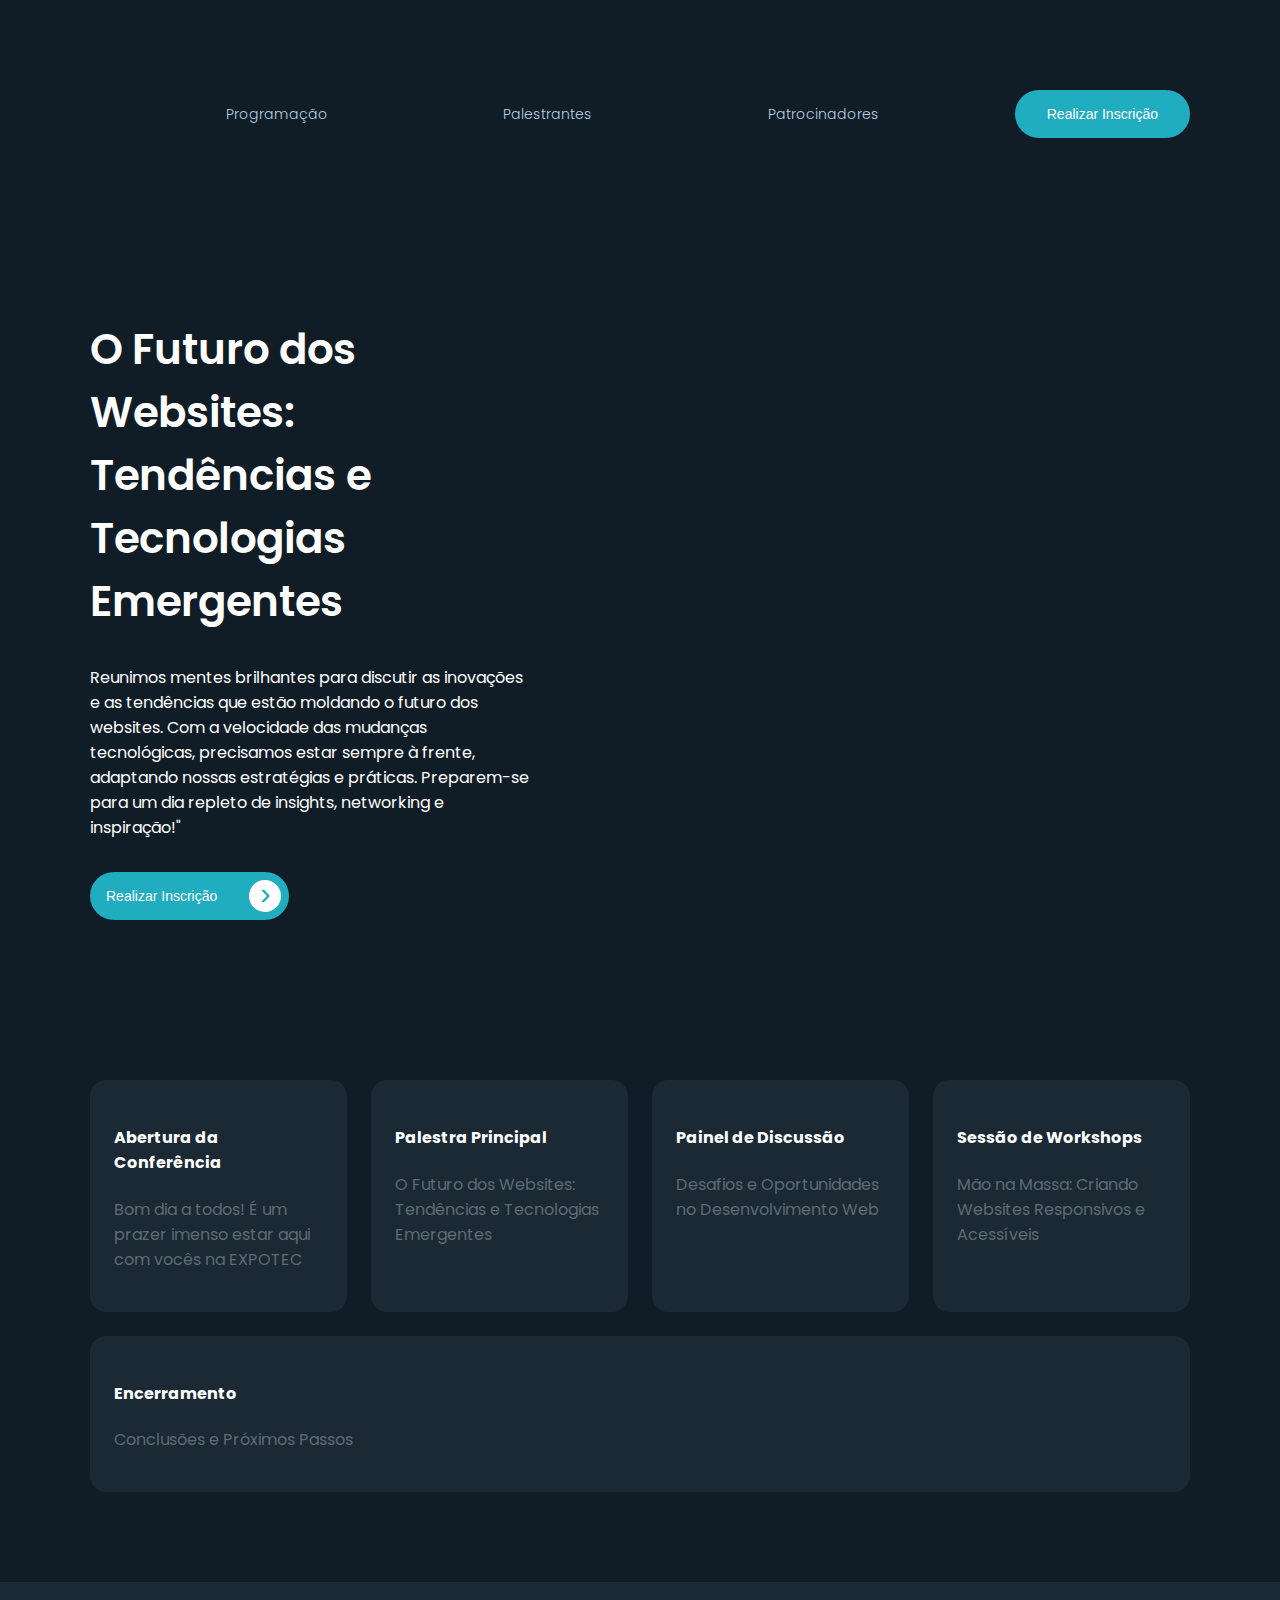
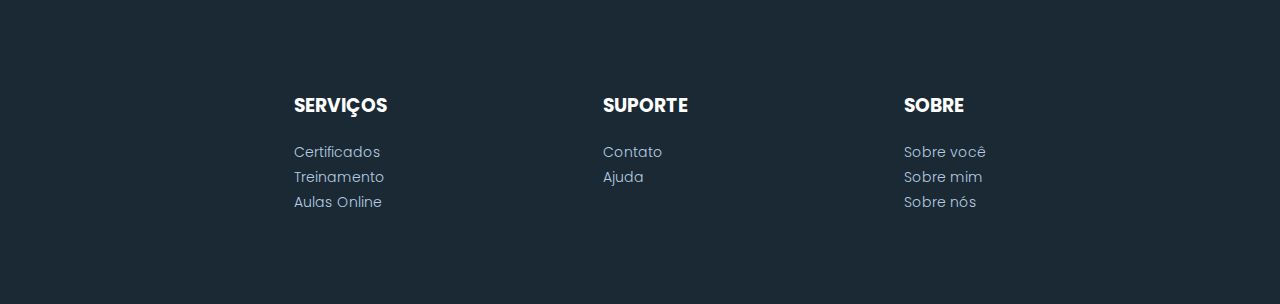
==== index.html @ e4fad90a "Adicionando páginas: home, patrocinadores e inscricao" ====
<!DOCTYPE html>
<html lang="pt-Br">
  <head>
    <meta charset="UTF-8" />
    <meta name="viewport" content="width=device-width, initial-scale=1.0" />
    <title>Document</title>
    <link rel="stylesheet" href="style.css" />
  </head>
  <body>
    <header>
      <div class="logo">
        <img />
      </div>

      <div class="links">
        <nav>
          <ul>
            <li>
              <div>
                <a href="inscricao.html">Programação</a>
              </div>
            </li>

            <li>
              <div>
                <a>Palestrantes</a>
              </div>
            </li>

            <li>
              <div>
                <a href="patrocinadores.html">Patrocinadores</a>
              </div>
            </li>
          </ul>
        </nav>
      </div>

      <div class="action">
        <button id="btn-inscricao">Realizar Inscrição</button>
      </div>
    </header>

    <main>
      <section id="content">
        <article id="content-left">
          <h1>O Futuro dos Websites: Tendências e Tecnologias Emergentes</h1>

          <p>
            Reunimos mentes brilhantes para discutir as inovações e as
            tendências que estão moldando o futuro dos websites. Com a
            velocidade das mudanças tecnológicas, precisamos estar sempre à
            frente, adaptando nossas estratégias e práticas. Preparem-se para um
            dia repleto de insights, networking e inspiração!"
          </p>

          <div class="flex" style="margin-top: 0px">
            <button id="btn-inscricao" class="icon-button">
              Realizar Inscrição <span class="icon">›</span>
            </button>
          </div>
        </article>

        <aside id="content-right">
          <figure>
            <img />
          </figure>
        </aside>
      </section>

      <section>
        <div class="cards-conteiner">
          <div class="card">
            <h4>Abertura da Conferência</h4>

            <p>
              Bom dia a todos! É um prazer imenso estar aqui com vocês na
              EXPOTEC
            </p>
          </div>
          <div class="card">
            <h4>Palestra Principal</h4>

            <p>O Futuro dos Websites: Tendências e Tecnologias Emergentes</p>
          </div>

          <div class="card">
            <h4>Painel de Discussão</h4>

            <p>Desafios e Oportunidades no Desenvolvimento Web</p>
          </div>

          <div class="card">
            <h4>Sessão de Workshops</h4>

            <p>Mão na Massa: Criando Websites Responsivos e Acessíveis</p>
          </div>

          <div class="card">
            <h4>Encerramento</h4>

            <p>Conclusões e Próximos Passos</p>
          </div>
        </div>
      </section>
    </main>

    <footer>
      <section>
        <h3>serviços</h3>
        <nav>
          <ul>
            <li>
              <a href="">Certificados</a>
            </li>

            <li>
              <a href="">Treinamento</a>
            </li>

            <li>
              <a href="">Aulas Online</a>
            </li>
          </ul>
        </nav>
      </section>

      <section>
        <h3>Suporte</h3>
        <nav>
          <ul>
            <li>
              <a href="">Contato</a>
            </li>

            <li>
              <a href="">Ajuda</a>
            </li>
          </ul>
        </nav>
      </section>

      <section>
        <h3>Sobre</h3>
        <nav>
          <ul>
            <li>
              <a href="">Sobre você</a>
            </li>

            <li>
              <a href="">Sobre mim</a>
            </li>

            <li>
              <a href="">Sobre nós</a>
            </li>
          </ul>
        </nav>
      </section>
    </footer>

    <script>
      function redirecionaInscricao() {
        location.href = '/inscricao.html';
      }

      const buttons = document.querySelectorAll('#btn-inscricao');

      for (const btn of buttons) {
        btn.addEventListener('click', redirecionaInscricao);
      }
    </script>
  </body>
</html>
---- style.css ----
@import url('https://fonts.googleapis.com/css2?family=Poppins:ital,wght@0,100;0,200;0,300;0,400;0,500;0,600;0,700;0,800;0,900;1,100;1,200;1,300;1,400;1,500;1,600;1,700;1,800;1,900&display=swap');

:root {
  font-family: 'Poppins', sans-serif;
  --color-accent: #21adc0;
  --color-bg: #101d27;
  --color-text: #fff;
  --color-primary: #1a2934;
  --color-text-secundary: #ffffff4f;
  --padding-large: 90px;
}

body {
  margin: 0;
  background-color: var(--color-bg);
  color: var(--color-text);
  display: flex;
  flex-direction: column;
  height: 100vh;
  width: 100vw;
}

button,
a {
  cursor: pointer;
}

button {
  display: flex;
  border: 0;
  border-radius: 64px;
  padding: 12px 32px;
  font-size: 14px;
  line-height: 24px;
  background-color: var(--color-accent);
  color: #fff;
  gap: 32px;
}

.icon {
  font-size: 24px;
  display: block;
  width: 24px;
  height: 24px;
  line-height: 24px;
  text-align: center;
}

button.icon-button {
  padding: 8px 8px 8px 16px;
  align-items: center;
}

button > .icon {
  background-color: #fff;
  color: var(--color-accent);
  border-radius: 32px;
  width: 32px;
  height: 32px;
  font-size: 32px;
  line-height: 27px;
}

.flex {
  display: flex;
  align-items: center;
  gap: 32px;
  max-width: 100%;
}

.link {
  color: var(--color-accent);
}

header {
  padding: var(--padding-large);
  display: flex;
  flex-wrap: wrap;
}

header > .links {
  flex: 1;
}

header > .links > nav > ul {
  display: flex;
  justify-content: space-evenly;
  gap: 8px;
  flex-wrap: wrap;
}

header > .links > nav > ul > li {
  font-size: 14px;
  display: flex;
  align-content: center;
}

header > .links > nav > ul > li > div {
  display: flex;
  align-content: center;
  gap: 4px;
  padding: 12px 32px;
  line-height: 24px;
}

header > .links > nav > ul > li > div > span.icon {
  transform: rotate(90deg);
}

.header-paginas {
  display: flex;
  justify-content: center;
}

h1 {
  font-size: 42px;
  font-weight: 600;
}

main {
  padding: var(--padding-large);
  display: flex;
  flex-direction: column;
  gap: 160px;
  flex: 1;
}

section {
  max-width: 100%;
}

aside {
  width: 800px;
  right: 0;
}

#content {
  display: flex;
}

#content-left {
  flex: 1;
  display: flex;
  flex-direction: column;
  gap: 32px;
}

#content-left > * {
  margin: 0;
}

#content-right {
  width: 60%;
}

.cards-conteiner {
  display: flex;
  gap: 24px;
  flex-wrap: wrap;
}

.card {
  padding: 24px;
  background-color: var(--color-primary);
  border-radius: 16px;
  min-width: 200px;
  flex: 1;
}

.card > p {
  color: var(--color-text-secundary);
}

@media (width <= 768px) {
  :root {
    --padding-large: 64px;
  }

  aside {
    display: none;
  }

  main {
    gap: 80px;
  }
}

footer {
  display: flex;
  padding: var(--padding-large);
  gap: 12px;
  justify-content: space-evenly;
  background-color: var(--color-primary);
  flex-wrap: wrap;
}

h3 {
  text-transform: uppercase;
}

ul {
  padding: 0;
  margin: 0;
}

li {
  display: block;
}

li a {
  text-decoration: none;
  color: #b6cde1;
  font-size: 14px;
  font-weight: 300;
}

#tamanho-tela {
  flex-direction: row;
  flex-wrap: wrap;
  max-width: 100%;
}

form {
  margin-top: 0.83em;
  width: 100%;
  display: flex;
  flex-direction: column;
  gap: 24px;
}

.text-field {
  display: flex;
  flex-direction: column;
}

.text-field input {
  background-color: transparent;
  border: none;
  padding: 10px 12px;
  border-bottom: 2px solid #fff;
  color: var(--color-text);
  font-size: 16px;
  outline: none;
}

form button {
  width: 100%;
  text-align: center;
  justify-content: center;
}

.columns {
  display: flex;
  flex-wrap: wrap;
  gap: 128px;
  max-width: 1440px;
  margin: 0 auto;
}

.form-columns {
  display: flex;
  flex-wrap: wrap;
  gap: 24px;
}

.columns > *,
.form-columns > * {
  flex: 1;
}

.columns > *:nth-child(1) {
  min-width: 300px;
}
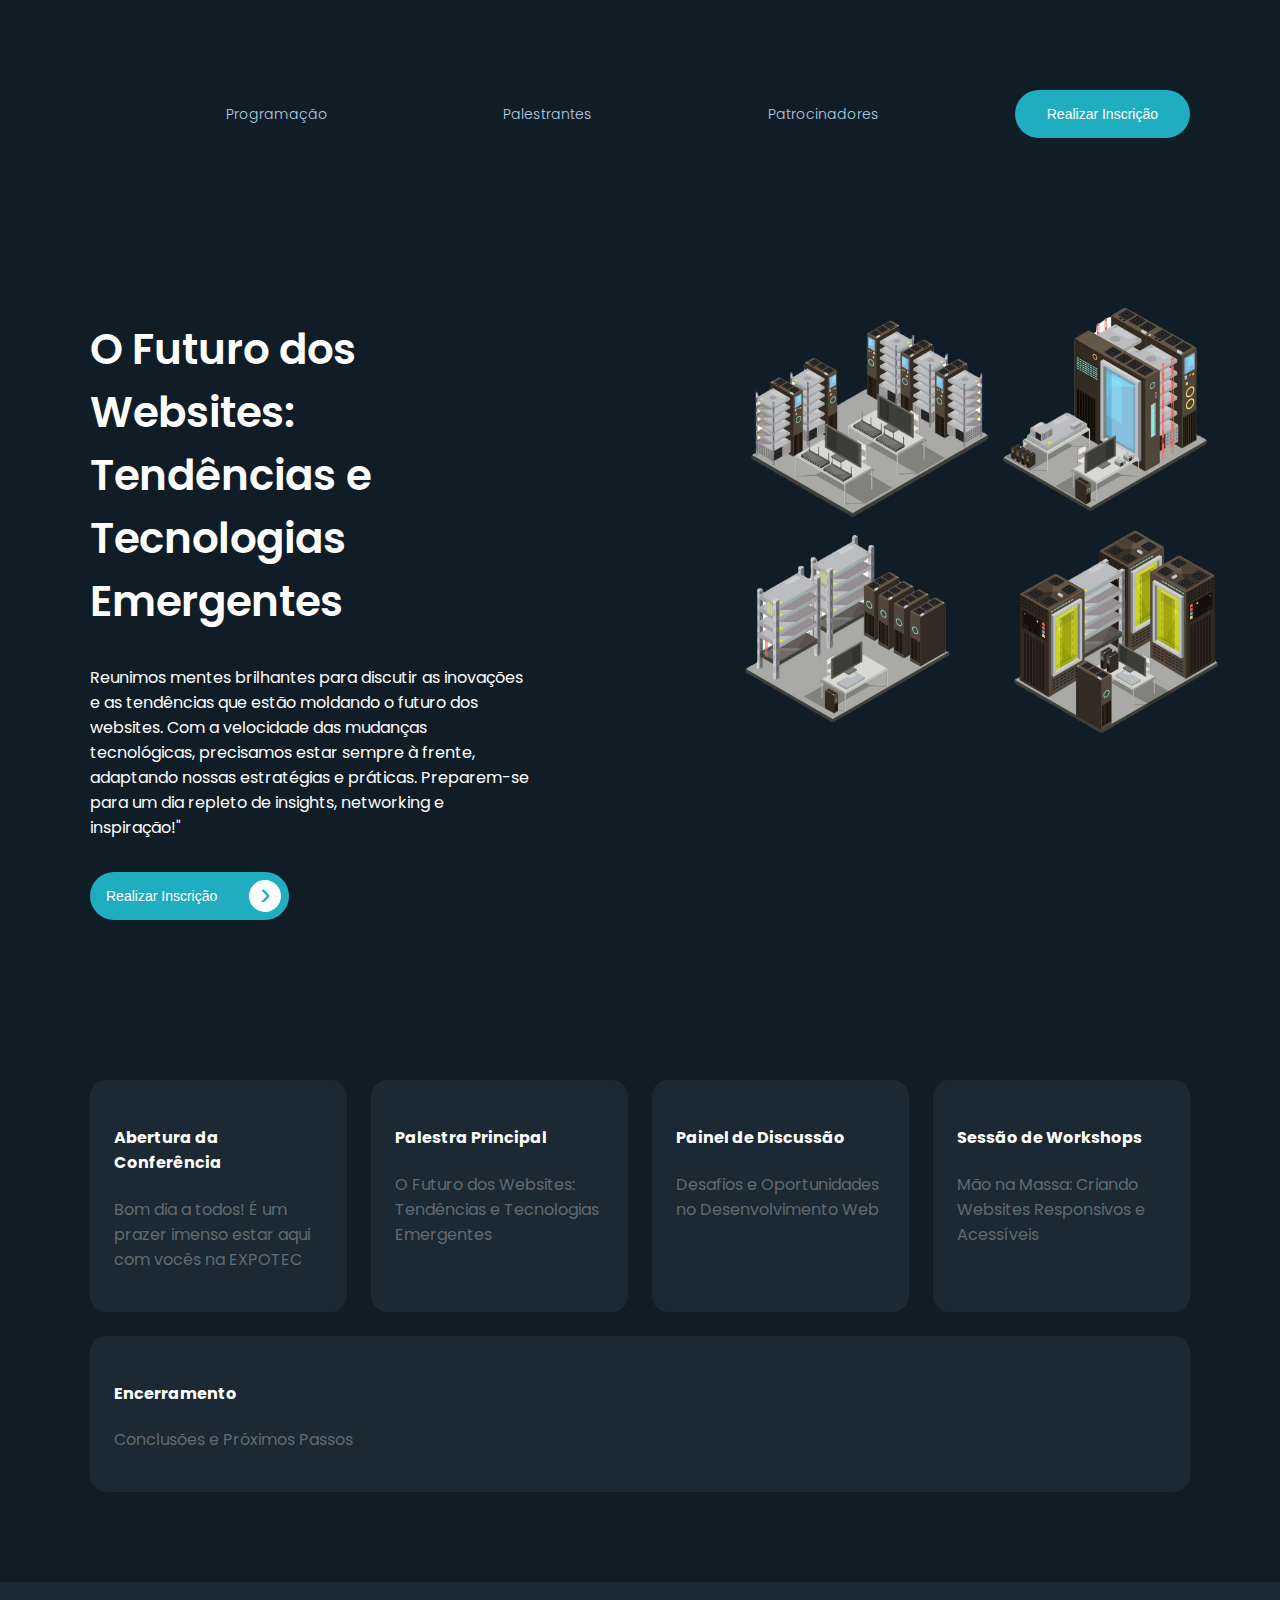
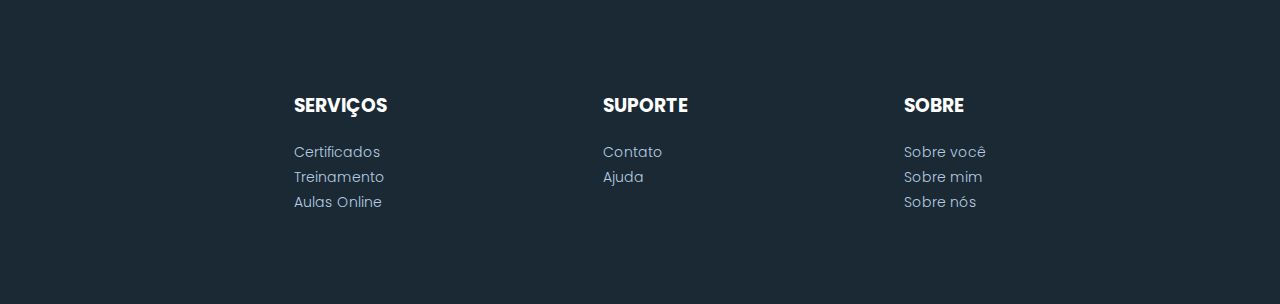
==== commit 8ba922b1: "Adicionando página: programação" ====
--- a/index.html
+++ b/index.html
@@ -3,7 +3,7 @@
   <head>
     <meta charset="UTF-8" />
     <meta name="viewport" content="width=device-width, initial-scale=1.0" />
-    <title>Document</title>
+    <title>EXPOTEC</title>
     <link rel="stylesheet" href="style.css" />
   </head>
   <body>
@@ -17,7 +17,7 @@
           <ul>
             <li>
               <div>
-                <a href="inscricao.html">Programação</a>
+                <a href="programacao.html">Programação</a>
               </div>
             </li>
 
@@ -41,7 +41,7 @@
       </div>
     </header>
 
-    <main>
+    <main class="background-home">
       <section id="content">
         <article id="content-left">
           <h1>O Futuro dos Websites: Tendências e Tecnologias Emergentes</h1>
--- a/style.css
+++ b/style.css
@@ -125,6 +125,20 @@
   flex: 1;
 }
 
+main.background {
+  background-image: url(assets/images/servers.png);
+  background-position: right top;
+  background-size: 600px 600px;
+  background-repeat: no-repeat;
+}
+
+main.background-home {
+  background-image: url(assets/images/servers.png);
+  background-position: right top;
+  background-size: 600px 600px;
+  background-repeat: no-repeat;
+}
+
 section {
   max-width: 100%;
 }
@@ -271,3 +285,13 @@
 .columns > *:nth-child(1) {
   min-width: 300px;
 }
+
+.sponsors-logo {
+  display: flex;
+  justify-content: center;
+  align-items: center;
+  flex-wrap: wrap;
+  max-width: 560px;
+  margin: 0 auto;
+  gap: 16px;
+}
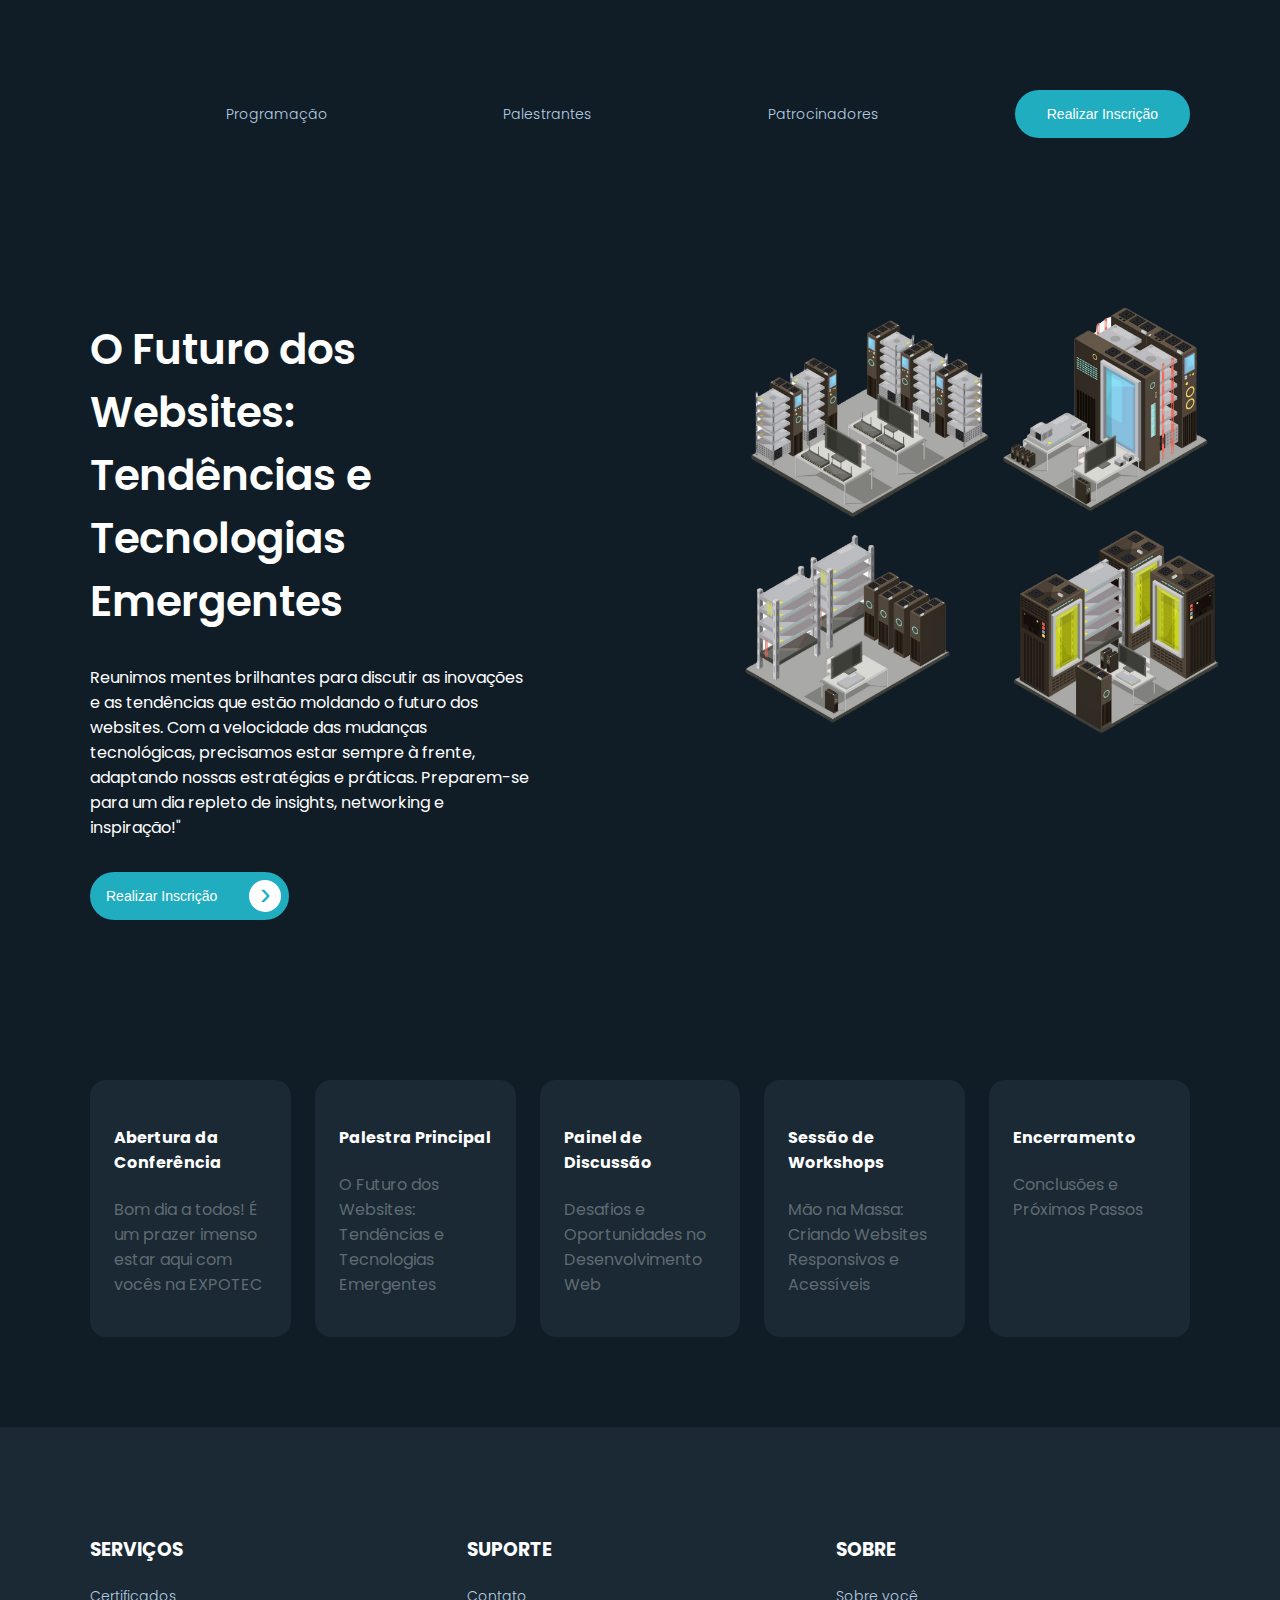
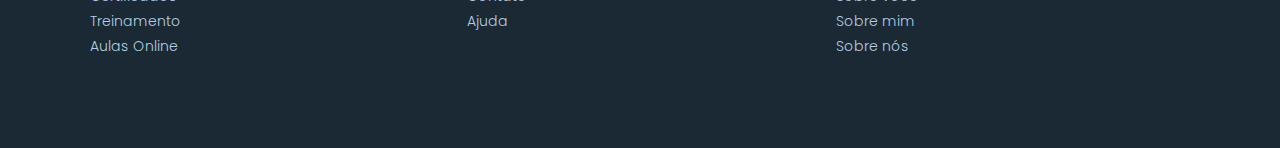
==== commit c616a5f5: "Adicionando páginas modificadas" ====
--- a/index.html
+++ b/index.html
@@ -8,156 +8,162 @@
   </head>
   <body>
     <header>
-      <div class="logo">
-        <img />
-      </div>
+      <div class="container">
+        <div class="logo">
+          <img />
+        </div>
 
-      <div class="links">
-        <nav>
-          <ul>
-            <li>
-              <div>
-                <a href="programacao.html">Programação</a>
-              </div>
-            </li>
+        <div class="links">
+          <nav>
+            <ul>
+              <li>
+                <div>
+                  <a href="programacao.html">Programação</a>
+                </div>
+              </li>
 
-            <li>
-              <div>
-                <a>Palestrantes</a>
-              </div>
-            </li>
+              <li>
+                <div>
+                  <a href="palestrantes.html">Palestrantes</a>
+                </div>
+              </li>
 
-            <li>
-              <div>
-                <a href="patrocinadores.html">Patrocinadores</a>
-              </div>
-            </li>
-          </ul>
-        </nav>
-      </div>
+              <li>
+                <div>
+                  <a href="patrocinadores.html">Patrocinadores</a>
+                </div>
+              </li>
+            </ul>
+          </nav>
+        </div>
 
-      <div class="action">
-        <button id="btn-inscricao">Realizar Inscrição</button>
+        <div class="action">
+          <button id="btn-inscricao">Realizar Inscrição</button>
+        </div>
       </div>
     </header>
 
-    <main class="background-home">
-      <section id="content">
-        <article id="content-left">
-          <h1>O Futuro dos Websites: Tendências e Tecnologias Emergentes</h1>
-
-          <p>
-            Reunimos mentes brilhantes para discutir as inovações e as
-            tendências que estão moldando o futuro dos websites. Com a
-            velocidade das mudanças tecnológicas, precisamos estar sempre à
-            frente, adaptando nossas estratégias e práticas. Preparem-se para um
-            dia repleto de insights, networking e inspiração!"
-          </p>
-
-          <div class="flex" style="margin-top: 0px">
-            <button id="btn-inscricao" class="icon-button">
-              Realizar Inscrição <span class="icon">›</span>
-            </button>
-          </div>
-        </article>
-
-        <aside id="content-right">
-          <figure>
-            <img />
-          </figure>
-        </aside>
-      </section>
-
-      <section>
-        <div class="cards-conteiner">
-          <div class="card">
-            <h4>Abertura da Conferência</h4>
+    <main>
+      <div class="container background-home">
+        <section id="content">
+          <article id="content-left">
+            <h1>O Futuro dos Websites: Tendências e Tecnologias Emergentes</h1>
 
             <p>
-              Bom dia a todos! É um prazer imenso estar aqui com vocês na
-              EXPOTEC
+              Reunimos mentes brilhantes para discutir as inovações e as
+              tendências que estão moldando o futuro dos websites. Com a
+              velocidade das mudanças tecnológicas, precisamos estar sempre à
+              frente, adaptando nossas estratégias e práticas. Preparem-se para
+              um dia repleto de insights, networking e inspiração!"
             </p>
+
+            <div class="flex" style="margin-top: 0px">
+              <button id="btn-inscricao" class="icon-button">
+                Realizar Inscrição <span class="icon">›</span>
+              </button>
+            </div>
+          </article>
+
+          <aside id="content-right">
+            <figure>
+              <img />
+            </figure>
+          </aside>
+        </section>
+
+        <section>
+          <div class="cards-conteiner">
+            <div class="card">
+              <h4>Abertura da Conferência</h4>
+
+              <p>
+                Bom dia a todos! É um prazer imenso estar aqui com vocês na
+                EXPOTEC
+              </p>
+            </div>
+            <div class="card">
+              <h4>Palestra Principal</h4>
+
+              <p>O Futuro dos Websites: Tendências e Tecnologias Emergentes</p>
+            </div>
+
+            <div class="card">
+              <h4>Painel de Discussão</h4>
+
+              <p>Desafios e Oportunidades no Desenvolvimento Web</p>
+            </div>
+
+            <div class="card">
+              <h4>Sessão de Workshops</h4>
+
+              <p>Mão na Massa: Criando Websites Responsivos e Acessíveis</p>
+            </div>
+
+            <div class="card">
+              <h4>Encerramento</h4>
+
+              <p>Conclusões e Próximos Passos</p>
+            </div>
           </div>
-          <div class="card">
-            <h4>Palestra Principal</h4>
-
-            <p>O Futuro dos Websites: Tendências e Tecnologias Emergentes</p>
-          </div>
-
-          <div class="card">
-            <h4>Painel de Discussão</h4>
-
-            <p>Desafios e Oportunidades no Desenvolvimento Web</p>
-          </div>
-
-          <div class="card">
-            <h4>Sessão de Workshops</h4>
-
-            <p>Mão na Massa: Criando Websites Responsivos e Acessíveis</p>
-          </div>
-
-          <div class="card">
-            <h4>Encerramento</h4>
-
-            <p>Conclusões e Próximos Passos</p>
-          </div>
-        </div>
-      </section>
+        </section>
+      </div>
     </main>
 
     <footer>
-      <section>
-        <h3>serviços</h3>
-        <nav>
-          <ul>
-            <li>
-              <a href="">Certificados</a>
-            </li>
+      <div class="container">
+        <section>
+          <h3>serviços</h3>
+          <nav>
+            <ul>
+              <li>
+                <a href="">Certificados</a>
+              </li>
 
-            <li>
-              <a href="">Treinamento</a>
-            </li>
+              <li>
+                <a href="">Treinamento</a>
+              </li>
 
-            <li>
-              <a href="">Aulas Online</a>
-            </li>
-          </ul>
-        </nav>
-      </section>
+              <li>
+                <a href="">Aulas Online</a>
+              </li>
+            </ul>
+          </nav>
+        </section>
 
-      <section>
-        <h3>Suporte</h3>
-        <nav>
-          <ul>
-            <li>
-              <a href="">Contato</a>
-            </li>
+        <section>
+          <h3>Suporte</h3>
+          <nav>
+            <ul>
+              <li>
+                <a href="">Contato</a>
+              </li>
 
-            <li>
-              <a href="">Ajuda</a>
-            </li>
-          </ul>
-        </nav>
-      </section>
+              <li>
+                <a href="">Ajuda</a>
+              </li>
+            </ul>
+          </nav>
+        </section>
 
-      <section>
-        <h3>Sobre</h3>
-        <nav>
-          <ul>
-            <li>
-              <a href="">Sobre você</a>
-            </li>
+        <section>
+          <h3>Sobre</h3>
+          <nav>
+            <ul>
+              <li>
+                <a href="">Sobre você</a>
+              </li>
 
-            <li>
-              <a href="">Sobre mim</a>
-            </li>
+              <li>
+                <a href="">Sobre mim</a>
+              </li>
 
-            <li>
-              <a href="">Sobre nós</a>
-            </li>
-          </ul>
-        </nav>
-      </section>
+              <li>
+                <a href="">Sobre nós</a>
+              </li>
+            </ul>
+          </nav>
+        </section>
+      </div>
     </footer>
 
     <script>
--- a/style.css
+++ b/style.css
@@ -10,6 +10,10 @@
   --padding-large: 90px;
 }
 
+* {
+  box-sizing: border-box;
+}
+
 body {
   margin: 0;
   background-color: var(--color-bg);
@@ -72,30 +76,26 @@
   color: var(--color-accent);
 }
 
-header {
-  padding: var(--padding-large);
-  display: flex;
-  flex-wrap: wrap;
-}
-
-header > .links {
-  flex: 1;
-}
-
-header > .links > nav > ul {
+header .links {
+  flex-grow: 1;
+  min-width: 300px;
+  max-width: 100%;
+}
+
+header .links > nav > ul {
   display: flex;
   justify-content: space-evenly;
   gap: 8px;
   flex-wrap: wrap;
 }
 
-header > .links > nav > ul > li {
+header .links > nav > ul > li {
   font-size: 14px;
   display: flex;
   align-content: center;
 }
 
-header > .links > nav > ul > li > div {
+header .links > nav > ul > li > div {
   display: flex;
   align-content: center;
   gap: 4px;
@@ -103,7 +103,7 @@
   line-height: 24px;
 }
 
-header > .links > nav > ul > li > div > span.icon {
+header .links > nav > ul > li > div > span.icon {
   transform: rotate(90deg);
 }
 
@@ -115,28 +115,6 @@
 h1 {
   font-size: 42px;
   font-weight: 600;
-}
-
-main {
-  padding: var(--padding-large);
-  display: flex;
-  flex-direction: column;
-  gap: 160px;
-  flex: 1;
-}
-
-main.background {
-  background-image: url(assets/images/servers.png);
-  background-position: right top;
-  background-size: 600px 600px;
-  background-repeat: no-repeat;
-}
-
-main.background-home {
-  background-image: url(assets/images/servers.png);
-  background-position: right top;
-  background-size: 600px 600px;
-  background-repeat: no-repeat;
 }
 
 section {
@@ -185,27 +163,9 @@
   color: var(--color-text-secundary);
 }
 
-@media (width <= 768px) {
-  :root {
-    --padding-large: 64px;
-  }
-
-  aside {
-    display: none;
-  }
-
-  main {
-    gap: 80px;
-  }
-}
-
 footer {
   display: flex;
-  padding: var(--padding-large);
-  gap: 12px;
-  justify-content: space-evenly;
   background-color: var(--color-primary);
-  flex-wrap: wrap;
 }
 
 h3 {
@@ -240,6 +200,7 @@
   display: flex;
   flex-direction: column;
   gap: 24px;
+  min-width: 300px;
 }
 
 .text-field {
@@ -266,8 +227,9 @@
 .columns {
   display: flex;
   flex-wrap: wrap;
-  gap: 128px;
-  max-width: 1440px;
+  gap: 96px;
+  justify-content: space-between;
+  width: 100%;
   margin: 0 auto;
 }
 
@@ -279,7 +241,7 @@
 
 .columns > *,
 .form-columns > * {
-  flex: 1;
+  flex-grow: 1;
 }
 
 .columns > *:nth-child(1) {
@@ -295,3 +257,108 @@
   margin: 0 auto;
   gap: 16px;
 }
+
+.speaker-card {
+  display: flex;
+  flex-direction: column;
+  background-color: #fff;
+  color: #000;
+  border-radius: 12px;
+  overflow: hidden;
+  max-width: 403px;
+}
+
+.speaker-card > .content {
+  display: flex;
+  flex-direction: column;
+  padding: 12px;
+}
+
+.speaker-card > .content > h4 {
+  margin: 0;
+}
+
+.speaker-card > figure {
+  max-width: 100%;
+  margin: 0;
+  height: 334px;
+}
+
+main > .container,
+header > .container,
+footer > .container {
+  width: 100%;
+  max-width: 1440px;
+  margin: 0 auto;
+  display: flex;
+}
+
+header > .container {
+  padding: var(--padding-large);
+  display: flex;
+  flex-wrap: wrap;
+}
+
+main > .container {
+  padding: var(--padding-large);
+  display: flex;
+  flex-direction: column;
+  gap: 160px;
+  flex: 1;
+}
+
+footer > .container {
+  padding: var(--padding-large);
+  gap: 12px;
+  justify-content: space-evenly;
+  flex-wrap: wrap;
+}
+
+footer > .container > section {
+  min-width: 300px;
+  max-width: 100%;
+  flex-grow: 1;
+}
+
+.background {
+  background-image: url(assets/images/servers.png);
+  background-position: right top;
+  background-size: 600px 600px;
+  background-repeat: no-repeat;
+  min-height: 600px;
+}
+
+.background-home {
+  background-image: url(assets/images/servers.png);
+  background-position: right top;
+  background-size: 600px 600px;
+  background-repeat: no-repeat;
+}
+
+@media (width <= 768px) {
+  :root {
+    --padding-large: 64px;
+  }
+
+  aside {
+    display: none;
+  }
+
+  main > .container {
+    gap: 80px;
+  }
+}
+
+@media (width <= 600px) {
+  :root {
+    --padding-large: 24px;
+  }
+
+  aside {
+    display: none;
+  }
+
+  main {
+    gap: 80px;
+  }
+}
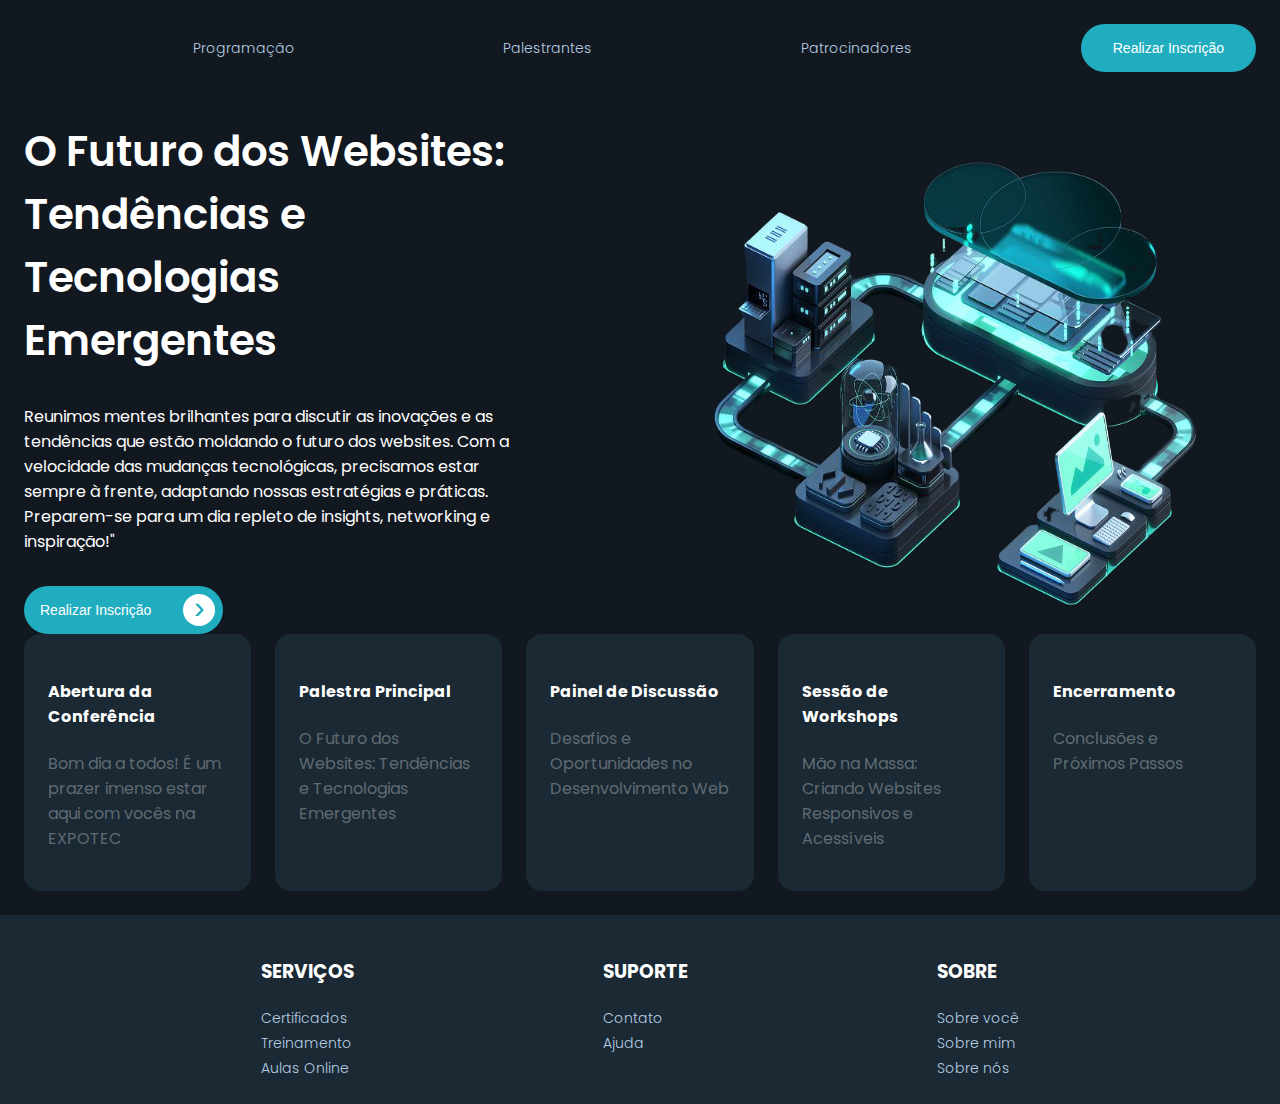
==== commit 57705fee: "Alteração na pagina programação" ====
--- a/index.html
+++ b/index.html
@@ -1,181 +1,170 @@
 <!DOCTYPE html>
 <html lang="pt-Br">
-  <head>
-    <meta charset="UTF-8" />
-    <meta name="viewport" content="width=device-width, initial-scale=1.0" />
-    <title>EXPOTEC</title>
-    <link rel="stylesheet" href="style.css" />
-  </head>
-  <body>
-    <header>
-      <div class="container">
-        <div class="logo">
-          <img />
-        </div>
+	<head>
+		<meta charset="UTF-8" />
+		<meta name="viewport" content="width=device-width, initial-scale=1.0" />
+		<title>EXPOTEC</title>
+		<link rel="stylesheet" href="style.css" />
+	</head>
+	<body>
+		<header>
+			<div class="container">
+				<div class="logo">
+					<img />
+				</div>
 
-        <div class="links">
-          <nav>
-            <ul>
-              <li>
-                <div>
-                  <a href="programacao.html">Programação</a>
-                </div>
-              </li>
+				<div class="links">
+					<nav>
+						<ul>
+							<li>
+								<div>
+									<a href="programacao.html">Programação</a>
+								</div>
+							</li>
 
-              <li>
-                <div>
-                  <a href="palestrantes.html">Palestrantes</a>
-                </div>
-              </li>
+							<li>
+								<div>
+									<a href="palestrantes.html">Palestrantes</a>
+								</div>
+							</li>
 
-              <li>
-                <div>
-                  <a href="patrocinadores.html">Patrocinadores</a>
-                </div>
-              </li>
-            </ul>
-          </nav>
-        </div>
+							<li>
+								<div>
+									<a href="patrocinadores.html">Patrocinadores</a>
+								</div>
+							</li>
+						</ul>
+					</nav>
+				</div>
 
-        <div class="action">
-          <button id="btn-inscricao">Realizar Inscrição</button>
-        </div>
-      </div>
-    </header>
+				<div class="action">
+					<button id="btn-inscricao">Realizar Inscrição</button>
+				</div>
+			</div>
+		</header>
 
-    <main>
-      <div class="container background-home">
-        <section id="content">
-          <article id="content-left">
-            <h1>O Futuro dos Websites: Tendências e Tecnologias Emergentes</h1>
+		<main>
+			<div class="container">
+				<section id="content">
+					<article id="content-left">
+						<h1>O Futuro dos Websites: Tendências e Tecnologias Emergentes</h1>
 
-            <p>
-              Reunimos mentes brilhantes para discutir as inovações e as
-              tendências que estão moldando o futuro dos websites. Com a
-              velocidade das mudanças tecnológicas, precisamos estar sempre à
-              frente, adaptando nossas estratégias e práticas. Preparem-se para
-              um dia repleto de insights, networking e inspiração!"
-            </p>
+						<p>
+							Reunimos mentes brilhantes para discutir as inovações e as tendências que estão moldando o futuro dos
+							websites. Com a velocidade das mudanças tecnológicas, precisamos estar sempre à frente, adaptando nossas
+							estratégias e práticas. Preparem-se para um dia repleto de insights, networking e inspiração!"
+						</p>
 
-            <div class="flex" style="margin-top: 0px">
-              <button id="btn-inscricao" class="icon-button">
-                Realizar Inscrição <span class="icon">›</span>
-              </button>
-            </div>
-          </article>
+						<div class="flex" style="margin-top: 0px">
+							<button id="btn-inscricao" class="icon-button">Realizar Inscrição <span class="icon">›</span></button>
+						</div>
+					</article>
 
-          <aside id="content-right">
-            <figure>
-              <img />
-            </figure>
-          </aside>
-        </section>
+					<aside id="content-right" class="background-home"></aside>
+				</section>
 
-        <section>
-          <div class="cards-conteiner">
-            <div class="card">
-              <h4>Abertura da Conferência</h4>
+				<section>
+					<div class="cards-conteiner">
+						<div class="card">
+							<h4>Abertura da Conferência</h4>
 
-              <p>
-                Bom dia a todos! É um prazer imenso estar aqui com vocês na
-                EXPOTEC
-              </p>
-            </div>
-            <div class="card">
-              <h4>Palestra Principal</h4>
+							<p>Bom dia a todos! É um prazer imenso estar aqui com vocês na EXPOTEC</p>
+						</div>
+						<div class="card">
+							<h4>Palestra Principal</h4>
 
-              <p>O Futuro dos Websites: Tendências e Tecnologias Emergentes</p>
-            </div>
+							<p>O Futuro dos Websites: Tendências e Tecnologias Emergentes</p>
+						</div>
 
-            <div class="card">
-              <h4>Painel de Discussão</h4>
+						<div class="card">
+							<h4>Painel de Discussão</h4>
 
-              <p>Desafios e Oportunidades no Desenvolvimento Web</p>
-            </div>
+							<p>Desafios e Oportunidades no Desenvolvimento Web</p>
+						</div>
 
-            <div class="card">
-              <h4>Sessão de Workshops</h4>
+						<div class="card">
+							<h4>Sessão de Workshops</h4>
 
-              <p>Mão na Massa: Criando Websites Responsivos e Acessíveis</p>
-            </div>
+							<p>Mão na Massa: Criando Websites Responsivos e Acessíveis</p>
+						</div>
 
-            <div class="card">
-              <h4>Encerramento</h4>
+						<div class="card">
+							<h4>Encerramento</h4>
 
-              <p>Conclusões e Próximos Passos</p>
-            </div>
-          </div>
-        </section>
-      </div>
-    </main>
+							<p>Conclusões e Próximos Passos</p>
+						</div>
+					</div>
+				</section>
+			</div>
+		</main>
 
-    <footer>
-      <div class="container">
-        <section>
-          <h3>serviços</h3>
-          <nav>
-            <ul>
-              <li>
-                <a href="">Certificados</a>
-              </li>
+		<footer>
+			<div class="container">
+				<section>
+					<h3>serviços</h3>
+					<nav>
+						<ul>
+							<li>
+								<a href="">Certificados</a>
+							</li>
 
-              <li>
-                <a href="">Treinamento</a>
-              </li>
+							<li>
+								<a href="">Treinamento</a>
+							</li>
 
-              <li>
-                <a href="">Aulas Online</a>
-              </li>
-            </ul>
-          </nav>
-        </section>
+							<li>
+								<a href="">Aulas Online</a>
+							</li>
+						</ul>
+					</nav>
+				</section>
 
-        <section>
-          <h3>Suporte</h3>
-          <nav>
-            <ul>
-              <li>
-                <a href="">Contato</a>
-              </li>
+				<section>
+					<h3>Suporte</h3>
+					<nav>
+						<ul>
+							<li>
+								<a href="">Contato</a>
+							</li>
 
-              <li>
-                <a href="">Ajuda</a>
-              </li>
-            </ul>
-          </nav>
-        </section>
+							<li>
+								<a href="">Ajuda</a>
+							</li>
+						</ul>
+					</nav>
+				</section>
 
-        <section>
-          <h3>Sobre</h3>
-          <nav>
-            <ul>
-              <li>
-                <a href="">Sobre você</a>
-              </li>
+				<section>
+					<h3>Sobre</h3>
+					<nav>
+						<ul>
+							<li>
+								<a href="">Sobre você</a>
+							</li>
 
-              <li>
-                <a href="">Sobre mim</a>
-              </li>
+							<li>
+								<a href="">Sobre mim</a>
+							</li>
 
-              <li>
-                <a href="">Sobre nós</a>
-              </li>
-            </ul>
-          </nav>
-        </section>
-      </div>
-    </footer>
+							<li>
+								<a href="">Sobre nós</a>
+							</li>
+						</ul>
+					</nav>
+				</section>
+			</div>
+		</footer>
 
-    <script>
-      function redirecionaInscricao() {
-        location.href = '/inscricao.html';
-      }
+		<script>
+			function redirecionaInscricao() {
+				location.href = '/inscricao.html';
+			}
 
-      const buttons = document.querySelectorAll('#btn-inscricao');
+			const buttons = document.querySelectorAll('#btn-inscricao');
 
-      for (const btn of buttons) {
-        btn.addEventListener('click', redirecionaInscricao);
-      }
-    </script>
-  </body>
+			for (const btn of buttons) {
+				btn.addEventListener('click', redirecionaInscricao);
+			}
+		</script>
+	</body>
 </html>
--- a/style.css
+++ b/style.css
@@ -1,364 +1,386 @@
 @import url('https://fonts.googleapis.com/css2?family=Poppins:ital,wght@0,100;0,200;0,300;0,400;0,500;0,600;0,700;0,800;0,900;1,100;1,200;1,300;1,400;1,500;1,600;1,700;1,800;1,900&display=swap');
 
 :root {
-  font-family: 'Poppins', sans-serif;
-  --color-accent: #21adc0;
-  --color-bg: #101d27;
-  --color-text: #fff;
-  --color-primary: #1a2934;
-  --color-text-secundary: #ffffff4f;
-  --padding-large: 90px;
+	font-family: 'Poppins', sans-serif;
+	--color-accent: #21adc0;
+	--color-bg: #11181f;
+	--color-text: #fff;
+	--color-primary: #1a2934;
+	--color-text-secundary: #ffffff4f;
+	--padding-large: 24px;
 }
 
 * {
-  box-sizing: border-box;
+	box-sizing: border-box;
 }
 
 body {
-  margin: 0;
-  background-color: var(--color-bg);
-  color: var(--color-text);
-  display: flex;
-  flex-direction: column;
-  height: 100vh;
-  width: 100vw;
+	margin: 0;
+	background-color: var(--color-bg);
+	color: var(--color-text);
+	display: flex;
+	flex-direction: column;
+	height: 100vh;
+	width: 100vw;
 }
 
 button,
 a {
-  cursor: pointer;
+	cursor: pointer;
 }
 
 button {
-  display: flex;
-  border: 0;
-  border-radius: 64px;
-  padding: 12px 32px;
-  font-size: 14px;
-  line-height: 24px;
-  background-color: var(--color-accent);
-  color: #fff;
-  gap: 32px;
+	display: flex;
+	border: 0;
+	border-radius: 64px;
+	padding: 12px 32px;
+	font-size: 14px;
+	line-height: 24px;
+	background-color: var(--color-accent);
+	color: #fff;
+	gap: 32px;
 }
 
 .icon {
-  font-size: 24px;
-  display: block;
-  width: 24px;
-  height: 24px;
-  line-height: 24px;
-  text-align: center;
+	font-size: 24px;
+	display: block;
+	width: 24px;
+	height: 24px;
+	line-height: 24px;
+	text-align: center;
 }
 
 button.icon-button {
-  padding: 8px 8px 8px 16px;
-  align-items: center;
+	padding: 8px 8px 8px 16px;
+	align-items: center;
 }
 
 button > .icon {
-  background-color: #fff;
-  color: var(--color-accent);
-  border-radius: 32px;
-  width: 32px;
-  height: 32px;
-  font-size: 32px;
-  line-height: 27px;
+	background-color: #fff;
+	color: var(--color-accent);
+	border-radius: 32px;
+	width: 32px;
+	height: 32px;
+	font-size: 32px;
+	line-height: 27px;
 }
 
 .flex {
-  display: flex;
-  align-items: center;
-  gap: 32px;
-  max-width: 100%;
+	display: flex;
+	align-items: center;
+	gap: 32px;
+	max-width: 100%;
 }
 
 .link {
-  color: var(--color-accent);
+	color: var(--color-accent);
 }
 
 header .links {
-  flex-grow: 1;
-  min-width: 300px;
-  max-width: 100%;
+	flex-grow: 1;
+	min-width: 300px;
+	max-width: 100%;
 }
 
 header .links > nav > ul {
-  display: flex;
-  justify-content: space-evenly;
-  gap: 8px;
-  flex-wrap: wrap;
+	display: flex;
+	justify-content: space-evenly;
+	gap: 8px;
+	flex-wrap: wrap;
 }
 
 header .links > nav > ul > li {
-  font-size: 14px;
-  display: flex;
-  align-content: center;
+	font-size: 14px;
+	display: flex;
+	align-content: center;
 }
 
 header .links > nav > ul > li > div {
-  display: flex;
-  align-content: center;
-  gap: 4px;
-  padding: 12px 32px;
-  line-height: 24px;
+	display: flex;
+	align-content: center;
+	gap: 4px;
+	padding: 12px 32px;
+	line-height: 24px;
 }
 
 header .links > nav > ul > li > div > span.icon {
-  transform: rotate(90deg);
+	transform: rotate(90deg);
 }
 
 .header-paginas {
-  display: flex;
-  justify-content: center;
+	display: flex;
+	justify-content: center;
 }
 
 h1 {
-  font-size: 42px;
-  font-weight: 600;
+	font-size: 42px;
+	font-weight: 600;
+	margin: 0;
 }
 
 section {
-  max-width: 100%;
+	max-width: 100%;
 }
 
 aside {
-  width: 800px;
-  right: 0;
+	width: 800px;
+	right: 0;
 }
 
 #content {
-  display: flex;
+	display: flex;
 }
 
 #content-left {
-  flex: 1;
-  display: flex;
-  flex-direction: column;
-  gap: 32px;
+	flex: 1;
+	display: flex;
+	flex-direction: column;
+	gap: 32px;
 }
 
 #content-left > * {
-  margin: 0;
+	margin: 0;
 }
 
 #content-right {
-  width: 60%;
+	width: 60%;
 }
 
 .cards-conteiner {
-  display: flex;
-  gap: 24px;
-  flex-wrap: wrap;
+	display: flex;
+	gap: 24px;
+	flex-wrap: wrap;
 }
 
 .card {
-  padding: 24px;
-  background-color: var(--color-primary);
-  border-radius: 16px;
-  min-width: 200px;
-  flex: 1;
+	padding: 24px;
+	background-color: var(--color-primary);
+	border-radius: 16px;
+	min-width: 200px;
+	flex: 1;
 }
 
 .card > p {
-  color: var(--color-text-secundary);
+	color: var(--color-text-secundary);
 }
 
 footer {
-  display: flex;
-  background-color: var(--color-primary);
-}
-
-h3 {
-  text-transform: uppercase;
+	display: flex;
+	background-color: var(--color-primary);
+}
+
+h3,
+h5 {
+	text-transform: uppercase;
 }
 
 ul {
-  padding: 0;
-  margin: 0;
+	padding: 0;
+	margin: 0;
 }
 
 li {
-  display: block;
+	display: block;
 }
 
 li a {
-  text-decoration: none;
-  color: #b6cde1;
-  font-size: 14px;
-  font-weight: 300;
+	text-decoration: none;
+	color: #b6cde1;
+	font-size: 14px;
+	font-weight: 300;
 }
 
 #tamanho-tela {
-  flex-direction: row;
-  flex-wrap: wrap;
-  max-width: 100%;
+	flex-direction: row;
+	flex-wrap: wrap;
+	max-width: 100%;
 }
 
 form {
-  margin-top: 0.83em;
-  width: 100%;
-  display: flex;
-  flex-direction: column;
-  gap: 24px;
-  min-width: 300px;
+	margin-top: 0.83em;
+	width: 100%;
+	display: flex;
+	flex-direction: column;
+	gap: 24px;
+	min-width: 300px;
 }
 
 .text-field {
-  display: flex;
-  flex-direction: column;
+	display: flex;
+	flex-direction: column;
 }
 
 .text-field input {
-  background-color: transparent;
-  border: none;
-  padding: 10px 12px;
-  border-bottom: 2px solid #fff;
-  color: var(--color-text);
-  font-size: 16px;
-  outline: none;
+	background-color: transparent;
+	border: none;
+	padding: 10px 12px;
+	border-bottom: 2px solid #fff;
+	color: var(--color-text);
+	font-size: 16px;
+	outline: none;
 }
 
 form button {
-  width: 100%;
-  text-align: center;
-  justify-content: center;
+	width: 100%;
+	text-align: center;
+	justify-content: center;
 }
 
 .columns {
-  display: flex;
-  flex-wrap: wrap;
-  gap: 96px;
-  justify-content: space-between;
-  width: 100%;
-  margin: 0 auto;
+	display: flex;
+	flex-wrap: wrap;
+	gap: 96px;
+	justify-content: space-between;
+	width: 100%;
+	margin: 0 auto;
 }
 
 .form-columns {
-  display: flex;
-  flex-wrap: wrap;
-  gap: 24px;
+	display: flex;
+	flex-wrap: wrap;
+	gap: 24px;
 }
 
 .columns > *,
 .form-columns > * {
-  flex-grow: 1;
+	flex-grow: 1;
 }
 
 .columns > *:nth-child(1) {
-  min-width: 300px;
+	min-width: 300px;
 }
 
 .sponsors-logo {
-  display: flex;
-  justify-content: center;
-  align-items: center;
-  flex-wrap: wrap;
-  max-width: 560px;
-  margin: 0 auto;
-  gap: 16px;
+	display: flex;
+	justify-content: center;
+	align-items: center;
+	flex-wrap: wrap;
+	max-width: 560px;
+	margin: 0 auto;
+	gap: 16px;
 }
 
 .speaker-card {
-  display: flex;
-  flex-direction: column;
-  background-color: #fff;
-  color: #000;
-  border-radius: 12px;
-  overflow: hidden;
-  max-width: 403px;
+	display: flex;
+	flex-direction: column;
+	background-color: #fff;
+	color: #000;
+	border-radius: 12px;
+	overflow: hidden;
+	max-width: 403px;
 }
 
 .speaker-card > .content {
-  display: flex;
-  flex-direction: column;
-  padding: 12px;
+	display: flex;
+	flex-direction: column;
+	padding: 12px;
 }
 
 .speaker-card > .content > h4 {
-  margin: 0;
+	margin: 0;
 }
 
 .speaker-card > figure {
-  max-width: 100%;
-  margin: 0;
-  height: 334px;
+	max-width: 100%;
+	margin: 0;
+	height: 334px;
 }
 
 main > .container,
 header > .container,
 footer > .container {
-  width: 100%;
-  max-width: 1440px;
-  margin: 0 auto;
-  display: flex;
+	width: 100%;
+	max-width: 1440px;
+	margin: 0 auto;
+	display: flex;
 }
 
 header > .container {
-  padding: var(--padding-large);
-  display: flex;
-  flex-wrap: wrap;
+	padding: var(--padding-large);
+	display: flex;
+	flex-wrap: wrap;
 }
 
 main > .container {
-  padding: var(--padding-large);
-  display: flex;
-  flex-direction: column;
-  gap: 160px;
-  flex: 1;
+	padding: var(--padding-large);
+	display: flex;
+	flex-direction: column;
+	/* gap: 160px; */
+	flex: 1;
 }
 
 footer > .container {
-  padding: var(--padding-large);
-  gap: 12px;
-  justify-content: space-evenly;
-  flex-wrap: wrap;
-}
-
-footer > .container > section {
-  min-width: 300px;
-  max-width: 100%;
-  flex-grow: 1;
-}
-
-.background {
-  background-image: url(assets/images/servers.png);
-  background-position: right top;
-  background-size: 600px 600px;
-  background-repeat: no-repeat;
-  min-height: 600px;
-}
+	padding: var(--padding-large);
+	gap: 12px;
+	justify-content: space-evenly;
+	flex-wrap: wrap;
+}
+
+/* .background { */
+/* background-image: url(assets/images/servers.png); */
+/* background-position: right top; */
+/* background-size: 600px 600px; */
+/* background-repeat: no-repeat; */
+/* min-height: 600px; */
+/* } */
 
 .background-home {
-  background-image: url(assets/images/servers.png);
-  background-position: right top;
-  background-size: 600px 600px;
-  background-repeat: no-repeat;
+	background-image: url(assets/images/home.png);
+	background-position: right top;
+	background-size: 600px 600px;
+	background-repeat: no-repeat;
+	margin-top: -60px;
 }
 
 @media (width <= 768px) {
-  :root {
-    --padding-large: 64px;
-  }
-
-  aside {
-    display: none;
-  }
-
-  main > .container {
-    gap: 80px;
-  }
+	:root {
+		--padding-large: 64px;
+	}
+
+	aside {
+		display: none;
+	}
+
+	main > .container {
+		gap: 80px;
+	}
 }
 
 @media (width <= 600px) {
-  :root {
-    --padding-large: 24px;
-  }
-
-  aside {
-    display: none;
-  }
-
-  main {
-    gap: 80px;
-  }
-}
+	:root {
+		--padding-large: 24px;
+	}
+
+	aside {
+		display: none;
+	}
+
+	main {
+		gap: 80px;
+	}
+}
+
+.container-programacao {
+	display: flex;
+	flex-direction: column;
+	align-items: center;
+	background-color: #1a2934;
+	width: 400px;
+	max-width: 100%;
+	border: 1px solid #fff;
+	border-radius: 11px;
+	margin: 0 auto;
+	padding: 6px;
+	flex-wrap: wrap;
+}
+
+.container-programacao h5 {
+	margin: 0;
+}
+
+.tema {
+	display: flex;
+	align-items: center;
+	justify-content: center;
+	margin: 32px 0px;
+}
